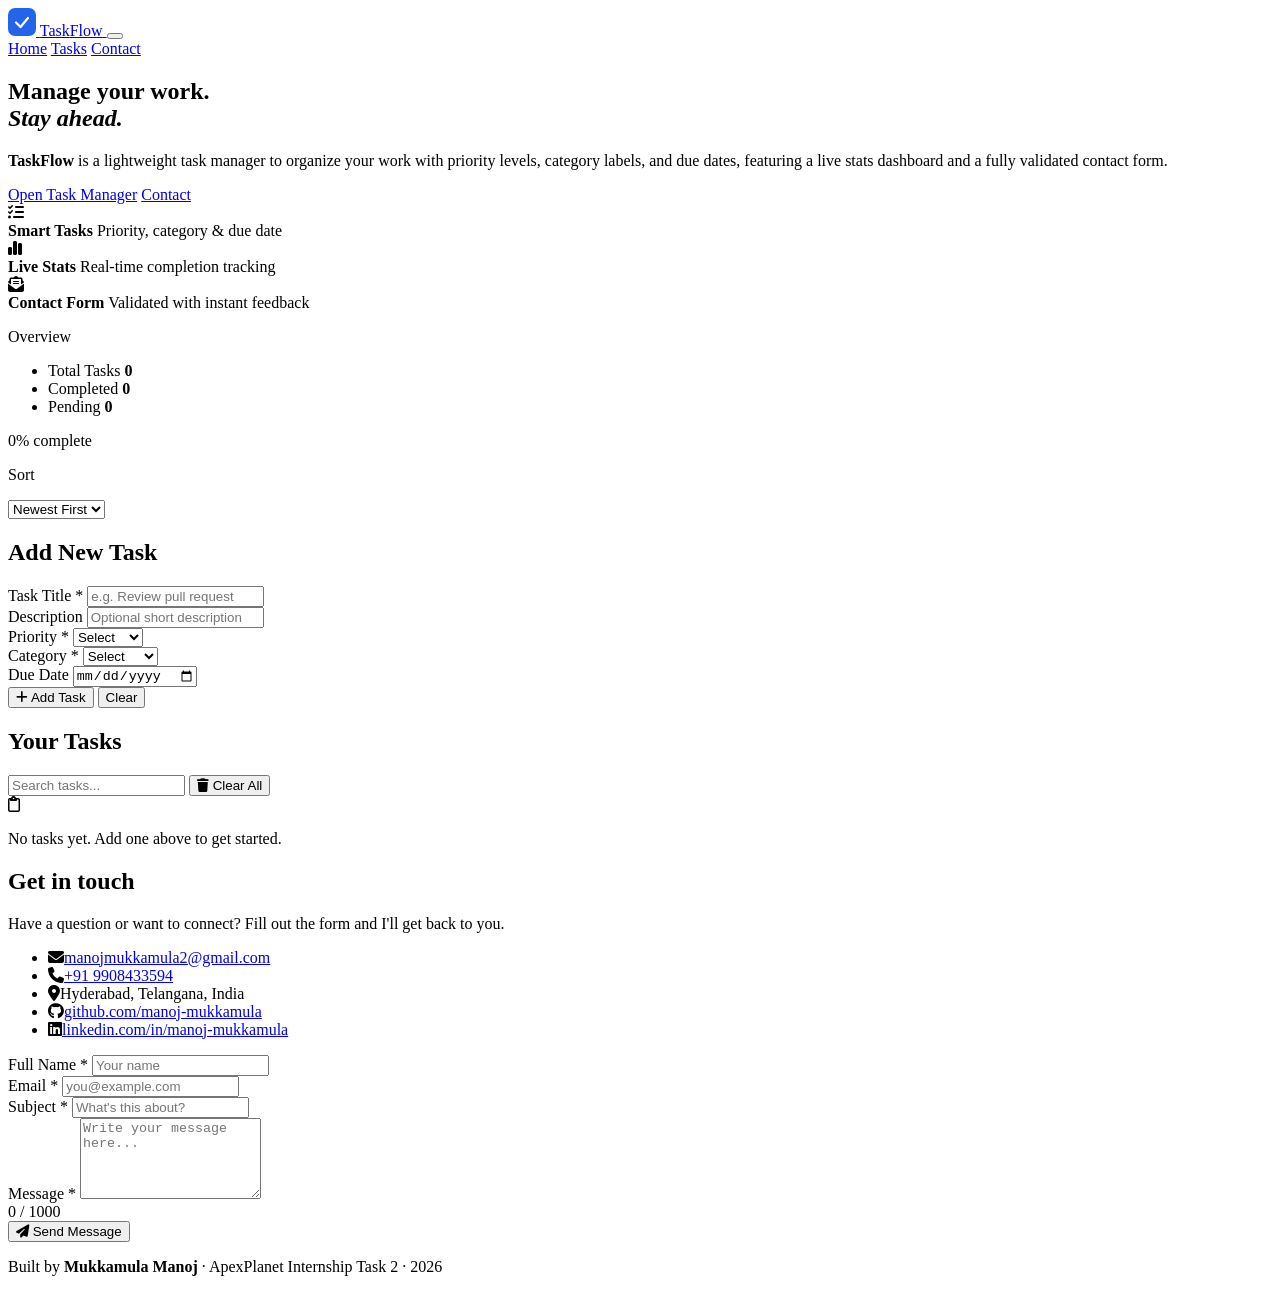
==== Task 2/index.html @ 704b829c "Add files via upload" ====
<!doctype html>
<html lang="en">
  <head>
    <meta charset="UTF-8" />
    <meta name="viewport" content="width=device-width, initial-scale=1.0" />
    <meta name="description" content="TaskFlow — Task Manager & Contact Form" />
    <title>TaskFlow</title>
    <link rel="stylesheet" href="style.css" />
    <link rel="preconnect" href="https://fonts.googleapis.com" />
    <link rel="preconnect" href="https://fonts.gstatic.com" crossorigin />
    <link
      href="https://fonts.googleapis.com/css2?family=DM+Serif+Display&family=DM+Sans:wght@300;400;500;600&display=swap"
      rel="stylesheet"
    />
    <link
      rel="stylesheet"
      href="https://cdnjs.cloudflare.com/ajax/libs/font-awesome/6.5.0/css/all.min.css"
    />
  </head>
  <body>
    <!-- navbar -->
    <header class="navbar" role="banner">
      <a href="#home" class="navbar__brand" aria-label="TaskFlow home">
        <svg
          width="28"
          height="28"
          viewBox="0 0 28 28"
          fill="none"
          aria-hidden="true"
        >
          <rect width="28" height="28" rx="7" fill="#2563eb" />
          <path
            d="M8 14.5L12.5 19L20 10"
            stroke="white"
            stroke-width="2.2"
            stroke-linecap="round"
            stroke-linejoin="round"
          />
        </svg>
        <span class="navbar__logo-text"
          >Task<span class="navbar__logo-accent">Flow</span></span
        >
      </a>

      <button
        class="navbar__toggle"
        id="navToggle"
        aria-label="Toggle menu"
        aria-expanded="false"
      >
        <span></span><span></span><span></span>
      </button>

      <nav id="navMenu" aria-label="Main navigation">
        <a href="#home" class="nav-link active">Home</a>
        <a href="#tasks" class="nav-link">Tasks</a>
        <a href="#contact" class="nav-link">Contact</a>
      </nav>
    </header>

    <!-- hero -->
    <section class="hero" id="home">
      <div class="hero__content">
        <h1 class="hero__heading">
          Manage your work.<br />
          <em>Stay ahead.</em>
        </h1>
        <p class="hero__sub">
          <b>TaskFlow</b> is a lightweight task manager to organize your work
          with priority levels, category labels, and due dates, featuring a live
          stats dashboard and a fully validated contact form.
        </p>
        <div class="hero__cta">
          <a href="#tasks" class="btn btn-primary">Open Task Manager</a>
          <a href="#contact" class="btn btn-ghost">Contact</a>
        </div>
      </div>

      <div class="hero__features" aria-hidden="true">
        <div class="feature-card">
          <span class="feature-icon"
            ><i class="fa-solid fa-list-check"></i
          ></span>
          <div>
            <strong>Smart Tasks</strong>
            <span>Priority, category &amp; due date</span>
          </div>
        </div>
        <div class="feature-card">
          <span class="feature-icon"
            ><i class="fa-solid fa-chart-simple"></i
          ></span>
          <div>
            <strong>Live Stats</strong>
            <span>Real-time completion tracking</span>
          </div>
        </div>
        <div class="feature-card">
          <span class="feature-icon"
            ><i class="fa-solid fa-envelope-open-text"></i
          ></span>
          <div>
            <strong>Contact Form</strong>
            <span>Validated with instant feedback</span>
          </div>
        </div>
      </div>
    </section>

    <!-- task manager -->
    <main class="page-grid" id="tasks">
      <aside aria-label="Task stats">
        <div class="panel">
          <p class="panel-label">Overview</p>
          <ul class="stats-list">
            <li><span>Total Tasks</span> <strong id="statTotal">0</strong></li>
            <li>
              <span>Completed</span>
              <strong id="statDone" class="clr-green">0</strong>
            </li>
            <li>
              <span>Pending</span>
              <strong id="statPending" class="clr-amber">0</strong>
            </li>
          </ul>
          <div
            class="progress-track"
            id="progressWrap"
            role="progressbar"
            aria-valuenow="0"
            aria-valuemin="0"
            aria-valuemax="100"
          >
            <div class="progress-fill" id="progressBar"></div>
          </div>
          <p class="progress-label" id="progressLabel">0% complete</p>
        </div>

        <div class="panel">
          <p class="panel-label">Sort</p>
          <select class="field" id="sortSelect">
            <option value="newest">Newest First</option>
            <option value="oldest">Oldest First</option>
            <option value="priority">Priority</option>
            <option value="az">A to Z</option>
          </select>
        </div>
      </aside>

      <section aria-label="Task manager">
        <!-- add task -->
        <div class="card" id="addTaskCard">
          <h2>Add New Task</h2>
          <form id="taskForm" novalidate>
            <div class="row-2">
              <div class="field-group">
                <label for="taskTitle">Task Title *</label>
                <input
                  type="text"
                  id="taskTitle"
                  class="field"
                  placeholder="e.g. Review pull request"
                  maxlength="80"
                  autocomplete="off"
                />
                <span class="err" id="taskTitleError"></span>
              </div>
              <div class="field-group">
                <label for="taskDesc">Description</label>
                <input
                  type="text"
                  id="taskDesc"
                  class="field"
                  placeholder="Optional short description"
                  maxlength="120"
                  autocomplete="off"
                />
              </div>
            </div>

            <div class="row-3">
              <div class="field-group">
                <label for="taskPriority">Priority *</label>
                <select id="taskPriority" class="field">
                  <option value="">Select</option>
                  <option value="high">High</option>
                  <option value="medium">Medium</option>
                  <option value="low">Low</option>
                </select>
                <span class="err" id="taskPriorityError"></span>
              </div>
              <div class="field-group">
                <label for="taskCategory">Category *</label>
                <select id="taskCategory" class="field">
                  <option value="">Select</option>
                  <option value="work">Work</option>
                  <option value="personal">Personal</option>
                  <option value="other">Other</option>
                </select>
                <span class="err" id="taskCategoryError"></span>
              </div>
              <div class="field-group">
                <label for="taskDue">Due Date</label>
                <input type="date" id="taskDue" class="field" />
              </div>
            </div>

            <div class="form-actions">
              <button type="submit" class="btn btn-primary">
                <i class="fa-solid fa-plus"></i> Add Task
              </button>
              <button type="button" class="btn btn-ghost" id="clearFormBtn">
                Clear
              </button>
            </div>
          </form>
        </div>

        <!-- task list -->
        <div class="card" id="taskListCard">
          <div class="card-header">
            <h2>Your Tasks</h2>
            <div class="list-controls">
              <input
                type="search"
                id="taskSearch"
                class="field search-field"
                placeholder="Search tasks..."
              />
              <button class="btn btn-danger" id="clearAllBtn">
                <i class="fa-solid fa-trash"></i> Clear All
              </button>
            </div>
          </div>

          <div class="empty-state" id="emptyState">
            <i class="fa-regular fa-clipboard"></i>
            <p>No tasks yet. Add one above to get started.</p>
          </div>

          <ul id="taskList" aria-label="Task list" aria-live="polite"></ul>
        </div>
      </section>
    </main>

    <!-- contact -->
    <section class="contact-section" id="contact">
      <div class="contact-grid">
        <div class="panel contact-info">
          <h2>Get in touch</h2>
          <p>
            Have a question or want to connect? Fill out the form and I'll get
            back to you.
          </p>
          <ul class="contact-list">
            <li>
              <i class="fa-solid fa-envelope"></i
              ><a href="mailto:manojmukkamula2@gmail.com"
                >manojmukkamula2@gmail.com</a
              >
            </li>
            <li>
              <i class="fa-solid fa-phone"></i
              ><a href="tel:+919908433594">+91 9908433594</a>
            </li>
            <li>
              <i class="fa-solid fa-location-dot"></i
              ><span>Hyderabad, Telangana, India</span>
            </li>
            <li>
              <i class="fa-brands fa-github"></i
              ><a
                href="https://github.com/manoj-mukkamula"
                target="_blank"
                rel="noopener"
                >github.com/manoj-mukkamula</a
              >
            </li>
            <li>
              <i class="fa-brands fa-linkedin"></i
              ><a
                href="https://www.linkedin.com/in/manoj-mukkamula-baa58a2a7/"
                target="_blank"
                rel="noopener"
                >linkedin.com/in/manoj-mukkamula</a
              >
            </li>
          </ul>
        </div>

        <div class="card contact-card">
          <div class="success-banner" id="successBanner" style="display: none">
            <i class="fa-solid fa-circle-check"></i>
            <div>
              <strong>Message sent!</strong>
              <p>I'll get back to you soon.</p>
            </div>
          </div>

          <form id="contactForm" novalidate>
            <div class="row-2">
              <div class="field-group">
                <label for="contactName">Full Name *</label>
                <input
                  type="text"
                  id="contactName"
                  class="field"
                  placeholder="Your name"
                  maxlength="60"
                  autocomplete="name"
                />
                <span class="err" id="contactNameError"></span>
              </div>
              <div class="field-group">
                <label for="contactEmail">Email *</label>
                <input
                  type="email"
                  id="contactEmail"
                  class="field"
                  placeholder="you@example.com"
                  maxlength="100"
                  autocomplete="email"
                />
                <span class="err" id="contactEmailError"></span>
              </div>
            </div>

            <div class="field-group">
              <label for="contactSubject">Subject *</label>
              <input
                type="text"
                id="contactSubject"
                class="field"
                placeholder="What's this about?"
                maxlength="100"
              />
              <span class="err" id="contactSubjectError"></span>
            </div>

            <div class="field-group">
              <label for="contactMessage">Message *</label>
              <textarea
                id="contactMessage"
                class="field textarea"
                placeholder="Write your message here..."
                rows="5"
                maxlength="1000"
              ></textarea>
              <div class="textarea-footer">
                <span class="err" id="contactMessageError"></span>
                <span class="char-count" id="contactCharCount">0 / 1000</span>
              </div>
            </div>

            <button
              type="submit"
              class="btn btn-primary btn-full"
              id="contactSubmitBtn"
            >
              <i class="fa-solid fa-paper-plane"></i> Send Message
            </button>
          </form>
        </div>
      </div>
    </section>

    <!-- footer -->
    <footer class="footer">
      <p>
        Built by <strong>Mukkamula Manoj</strong> &middot; ApexPlanet Internship
        Task 2 &middot; <span id="footerYear"></span>
      </p>
    </footer>

    <div class="toast" id="toast" aria-live="assertive"></div>

    <script src="script.js"></script>
  </body>
</html>
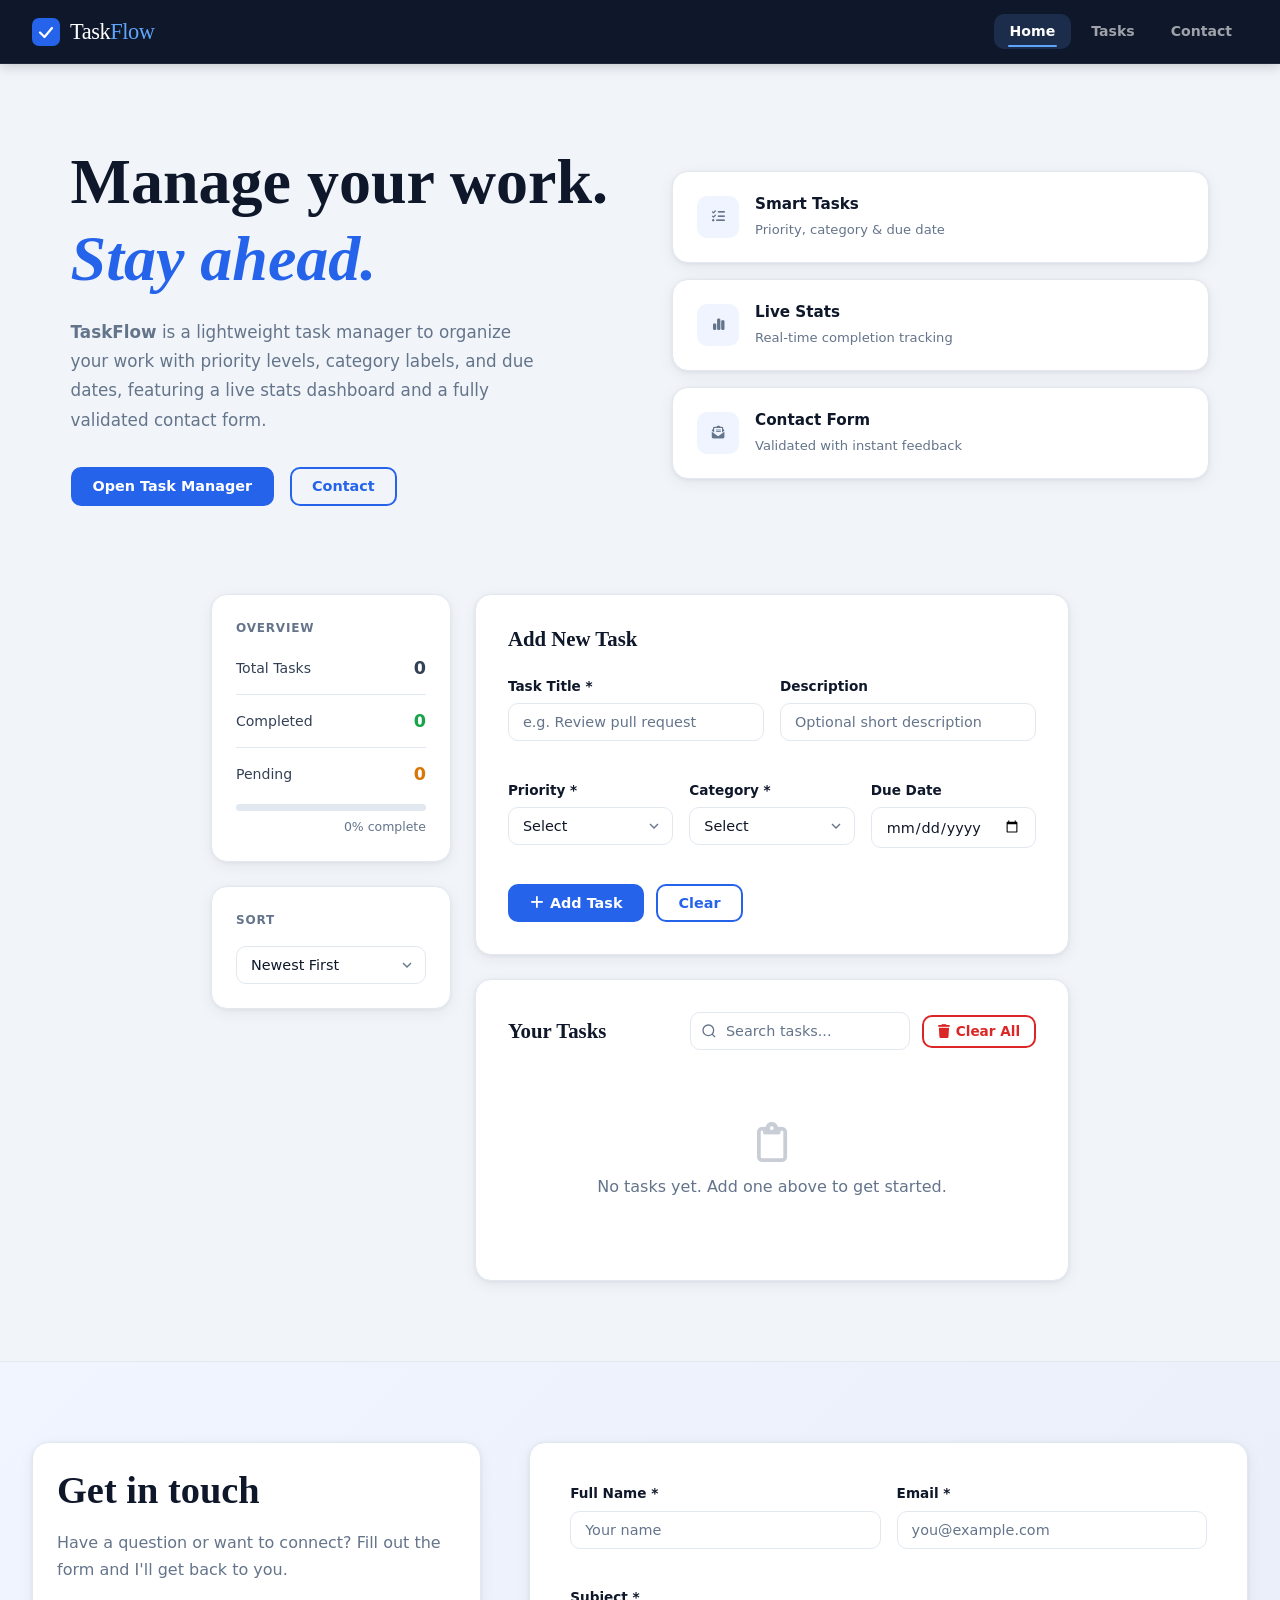
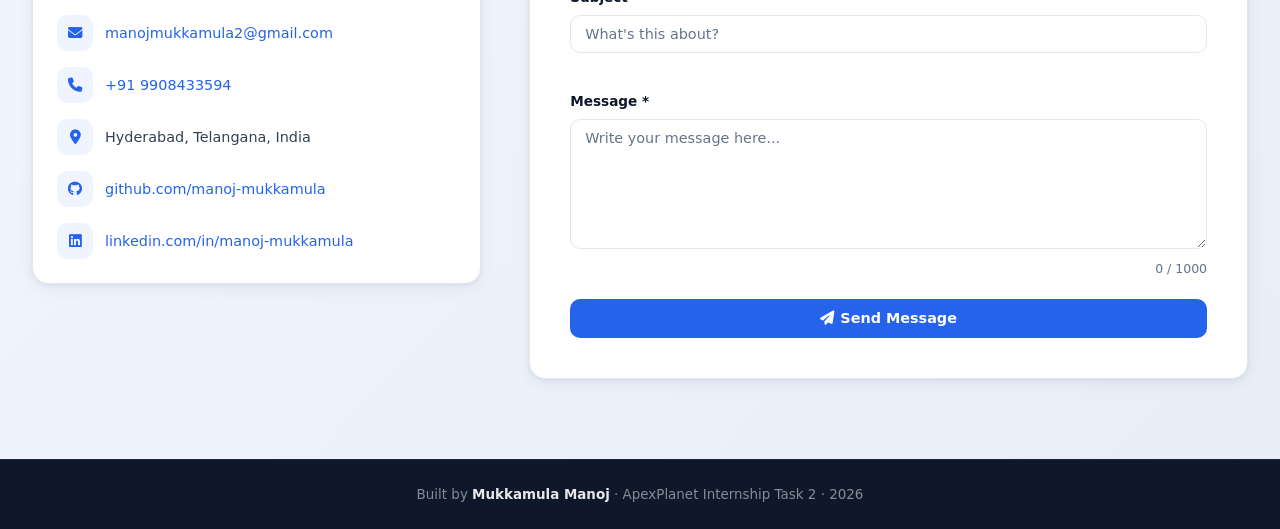
==== commit 1f1ba76d: "Fix stylesheet link case sensitivity" ====
--- a/Task 2/index.html
+++ b/Task 2/index.html
@@ -5,7 +5,7 @@
     <meta name="viewport" content="width=device-width, initial-scale=1.0" />
     <meta name="description" content="TaskFlow — Task Manager & Contact Form" />
     <title>TaskFlow</title>
-    <link rel="stylesheet" href="style.css" />
+    <link rel="stylesheet" href="Style.css" />
     <link rel="preconnect" href="https://fonts.googleapis.com" />
     <link rel="preconnect" href="https://fonts.gstatic.com" crossorigin />
     <link
--- a/Task 2/Style.css
+++ b/Task 2/Style.css
@@ -0,0 +1,277 @@
+/* TaskFlow — style.css | Mukkamula Manoj */
+
+:root {
+  --navy: #0f172a; --blue: #2563eb; --blue-lt: #eff4ff; --blue-pale: #60a5fa;
+  --bg: #f1f5f9; --surface: #fff; --border: #e2e8f0;
+  --text: #0f172a; --muted: #64748b;
+  --green: #16a34a; --green-lt: #f0fdf4;
+  --amber: #d97706; --red: #dc2626; --red-lt: #fef2f2;
+  --radius: 10px; --radius-lg: 16px;
+  --shadow: 0 1px 4px rgba(15,23,42,.06), 0 4px 16px rgba(15,23,42,.06);
+  --font-head: 'DM Serif Display', Georgia, serif;
+  --font-body: 'DM Sans', system-ui, sans-serif;
+  --nav-h: 64px;
+}
+
+*, *::before, *::after { box-sizing: border-box; margin: 0; padding: 0; }
+html { scroll-behavior: smooth; }
+body {
+  font-family: var(--font-body); font-size: 1rem; line-height: 1.6;
+  color: #334155; background: var(--bg);
+  display: flex; flex-direction: column; min-height: 100vh;
+}
+h1, h2, h3 { font-family: var(--font-head); color: var(--text); line-height: 1.2; }
+a { color: var(--blue); text-decoration: none; }
+a:hover { color: #1d4ed8; }
+ul { list-style: none; }
+img, svg { display: block; }
+:focus-visible { outline: 2px solid var(--blue); outline-offset: 2px; border-radius: 4px; }
+::-webkit-scrollbar { width: 6px; }
+::-webkit-scrollbar-thumb { background: var(--border); border-radius: 99px; }
+
+/* navbar */
+.navbar {
+  position: sticky; top: 0; z-index: 100; height: var(--nav-h);
+  background: var(--navy); border-bottom: 1px solid rgba(255,255,255,.07);
+  box-shadow: 0 2px 12px rgba(0,0,0,.2);
+  display: flex; align-items: center; justify-content: space-between; padding: 0 2rem;
+}
+.navbar__brand { display: flex; align-items: center; gap: 10px; text-decoration: none; }
+.navbar__logo-text { font-family: var(--font-head); font-size: 1.4rem; color: #fff; letter-spacing: -.02em; }
+.navbar__logo-accent { color: var(--blue-pale); }
+
+#navMenu { display: flex; align-items: center; gap: 4px; }
+.nav-link {
+  padding: 6px 16px; font-size: .88rem; font-weight: 600;
+  color: rgba(255,255,255,.6); border-radius: var(--radius);
+  transition: color .15s, background .15s; position: relative;
+}
+.nav-link:hover { color: #fff; background: rgba(255,255,255,.08); }
+.nav-link.active { color: #fff; background: rgba(96,165,250,.15); }
+.nav-link::after {
+  content: ''; position: absolute; bottom: 2px; left: 50%; right: 50%;
+  height: 2px; background: var(--blue-pale); border-radius: 2px;
+  transition: left .25s, right .25s;
+}
+.nav-link.active::after, .nav-link:hover::after { left: 14px; right: 14px; }
+
+.navbar__toggle { display: none; flex-direction: column; gap: 5px; background: none; border: none; cursor: pointer; padding: 6px; }
+.navbar__toggle span { display: block; width: 22px; height: 2px; background: rgba(255,255,255,.8); border-radius: 2px; transition: transform .25s, opacity .25s; }
+
+/* hero */
+.hero {
+  max-width: 1280px; margin: 0 auto; padding: 5rem 2rem 4rem;
+  display: grid; grid-template-columns: 1fr 1fr; gap: 4rem; align-items: center;
+}
+.hero__heading { font-size: clamp(2.6rem, 5vw, 4rem); margin-bottom: 1.25rem; }
+.hero__heading em { font-style: italic; color: var(--blue); }
+.hero__sub { font-size: 1.05rem; color: var(--muted); max-width: 480px; margin-bottom: 2rem; line-height: 1.75; }
+.hero__cta { display: flex; gap: 1rem; flex-wrap: wrap; }
+
+.hero__features { display: flex; flex-direction: column; gap: 1rem; }
+.feature-card {
+  display: flex; align-items: center; gap: 1rem;
+  background: var(--surface); border: 1px solid var(--border);
+  border-radius: var(--radius-lg); padding: 1.25rem 1.5rem;
+  box-shadow: var(--shadow); transition: transform .2s, box-shadow .2s;
+}
+.feature-card:hover { transform: translateX(5px); box-shadow: 0 4px 20px rgba(15,23,42,.1); }
+.feature-icon {
+  width: 42px; height: 42px; background: var(--blue-lt); color: var(--blue);
+  border-radius: var(--radius); display: flex; align-items: center; justify-content: center;
+  font-size: 1rem; flex-shrink: 0;
+}
+.feature-card strong { display: block; font-size: .95rem; font-weight: 700; color: var(--text); }
+.feature-card span { font-size: .82rem; color: var(--muted); }
+
+/* buttons */
+.btn {
+  display: inline-flex; align-items: center; gap: 6px; padding: 10px 20px;
+  font-family: var(--font-body); font-size: .9rem; font-weight: 600;
+  border-radius: var(--radius); border: 2px solid transparent;
+  cursor: pointer; transition: background .15s, color .15s, box-shadow .15s, transform .1s;
+  white-space: nowrap; line-height: 1;
+}
+.btn:active { transform: translateY(1px); }
+.btn-primary { background: var(--blue); color: #fff; border-color: var(--blue); }
+.btn-primary:hover { background: #1d4ed8; border-color: #1d4ed8; color: #fff; box-shadow: 0 4px 12px rgba(37,99,235,.3); }
+.btn-ghost { background: transparent; color: var(--blue); border-color: var(--blue); }
+.btn-ghost:hover { background: var(--blue-lt); }
+.btn-danger { background: transparent; color: var(--red); border-color: var(--red); font-size: .85rem; padding: 8px 14px; }
+.btn-danger:hover { background: var(--red-lt); }
+.btn-full { width: 100%; justify-content: center; }
+
+/* fields */
+.field {
+  width: 100%; padding: 10px 14px; font-family: var(--font-body); font-size: .9rem;
+  color: var(--text); background: var(--surface); border: 1.5px solid var(--border);
+  border-radius: var(--radius); transition: border-color .15s, box-shadow .15s; appearance: none;
+}
+.field::placeholder { color: var(--muted); }
+.field:hover { border-color: #b0bdd4; }
+.field:focus { outline: none; border-color: var(--blue); box-shadow: 0 0 0 3px rgba(37,99,235,.15); }
+.field.is-invalid { border-color: var(--red); box-shadow: 0 0 0 3px rgba(220,38,38,.12); }
+.field.is-valid { border-color: var(--green); }
+.textarea { resize: vertical; min-height: 130px; }
+select.field {
+  background-image: url("data:image/svg+xml,%3Csvg xmlns='http://www.w3.org/2000/svg' width='16' height='16' viewBox='0 0 24 24' fill='none' stroke='%2364748b' stroke-width='2'%3E%3Cpath d='m6 9 6 6 6-6'/%3E%3C/svg%3E");
+  background-repeat: no-repeat; background-position: right 10px center; padding-right: 2.2rem; cursor: pointer;
+}
+.search-field {
+  background-image: url("data:image/svg+xml,%3Csvg xmlns='http://www.w3.org/2000/svg' width='16' height='16' viewBox='0 0 24 24' fill='none' stroke='%2364748b' stroke-width='2'%3E%3Ccircle cx='11' cy='11' r='8'/%3E%3Cpath d='m21 21-4.35-4.35'/%3E%3C/svg%3E");
+  background-repeat: no-repeat; background-position: 10px center; padding-left: 2.2rem; max-width: 220px;
+}
+.field-group { display: flex; flex-direction: column; gap: 6px; }
+.field-group label { font-size: .85rem; font-weight: 600; color: var(--text); }
+.err { font-size: .78rem; color: var(--red); font-weight: 500; min-height: 1em; }
+.row-2 { display: grid; grid-template-columns: 1fr 1fr; gap: 1rem; }
+.row-3 { display: grid; grid-template-columns: repeat(3, 1fr); gap: 1rem; }
+.form-actions { display: flex; gap: .75rem; flex-wrap: wrap; }
+.textarea-footer { display: flex; justify-content: space-between; margin-top: 4px; }
+.char-count { font-size: .78rem; color: var(--muted); }
+
+/* card & panel share base styles */
+.card, .panel {
+  background: var(--surface); border: 1px solid var(--border);
+  border-radius: var(--radius-lg); box-shadow: var(--shadow);
+}
+.card { padding: 2rem; }
+.panel { padding: 1.5rem; }
+.card h2 { font-size: 1.3rem; margin-bottom: 1.5rem; }
+.card-header { display: flex; align-items: center; justify-content: space-between; gap: 1rem; margin-bottom: 1.5rem; flex-wrap: wrap; }
+.card-header h2 { margin-bottom: 0; }
+.list-controls { display: flex; gap: .75rem; align-items: center; flex-wrap: wrap; }
+.panel-label { font-size: .75rem; font-weight: 700; text-transform: uppercase; letter-spacing: .07em; color: var(--muted); margin-bottom: 1rem; }
+
+/* stats */
+.stats-list { display: flex; flex-direction: column; gap: .75rem; margin-bottom: 1rem; }
+.stats-list li { display: flex; justify-content: space-between; align-items: center; font-size: .88rem; padding-bottom: .75rem; border-bottom: 1px solid var(--border); }
+.stats-list li:last-child { border-bottom: none; padding-bottom: 0; }
+.stats-list strong { font-size: 1.1rem; }
+.clr-green { color: var(--green); }
+.clr-amber { color: var(--amber); }
+
+.progress-track { height: 7px; background: #e2e8f0; border-radius: 99px; overflow: hidden; margin-bottom: 6px; }
+.progress-fill { height: 100%; width: 0%; background: linear-gradient(90deg, var(--blue), var(--blue-pale)); border-radius: 99px; transition: width .4s ease; }
+.progress-label { font-size: .78rem; color: var(--muted); text-align: right; }
+
+/* layout */
+.page-grid {
+  max-width: 1280px; margin: 0 auto; padding: 1.5rem 2rem 5rem;
+  display: grid; grid-template-columns: 240px 1fr; gap: 1.5rem; align-items: start;
+}
+aside { display: flex; flex-direction: column; gap: 1.5rem; position: sticky; top: calc(var(--nav-h) + 1.5rem); }
+section[aria-label="Task manager"], #taskForm, #contactForm { display: flex; flex-direction: column; gap: 1.25rem; }
+section[aria-label="Task manager"] { gap: 1.5rem; }
+#taskList { display: flex; flex-direction: column; gap: .75rem; }
+
+/* task items */
+.task-item {
+  display: grid; grid-template-columns: auto 1fr auto; gap: 1rem; align-items: start;
+  padding: 1rem 1.25rem; background: var(--surface); border: 1.5px solid var(--border);
+  border-radius: var(--radius); transition: box-shadow .15s; animation: slideIn .2s ease;
+}
+.task-item:hover { box-shadow: 0 4px 16px rgba(15,23,42,.08); }
+.task-item[data-priority="high"]   { border-left: 4px solid var(--red); }
+.task-item[data-priority="medium"] { border-left: 4px solid var(--amber); }
+.task-item[data-priority="low"]    { border-left: 4px solid var(--green); }
+.task-item.is-done { opacity: .65; background: #f8fafc; }
+.task-item.is-done .task-title { text-decoration: line-through; color: var(--muted); }
+.task-item.is-removing { animation: slideOut .2s ease forwards; }
+
+@keyframes slideIn { from { opacity: 0; transform: translateY(-6px); } to { opacity: 1; transform: translateY(0); } }
+@keyframes slideOut { to { opacity: 0; transform: translateX(16px); max-height: 0; padding: 0; overflow: hidden; } }
+
+.task-checkbox {
+  width: 18px; height: 18px; border: 2px solid var(--border); border-radius: 4px;
+  appearance: none; cursor: pointer; margin-top: 3px; flex-shrink: 0;
+  transition: background .15s, border-color .15s; position: relative;
+}
+.task-checkbox:checked { background: var(--green); border-color: var(--green); }
+.task-checkbox:checked::after {
+  content: ''; position: absolute; top: 2px; left: 5px;
+  width: 5px; height: 9px; border: 2px solid #fff;
+  border-top: none; border-left: none; transform: rotate(45deg);
+}
+.task-body { min-width: 0; }
+.task-title { font-size: .95rem; font-weight: 600; color: var(--text); margin-bottom: 2px; word-break: break-word; }
+.task-desc  { font-size: .82rem; color: var(--muted); margin-bottom: .5rem; }
+.task-meta  { display: flex; flex-wrap: wrap; gap: .5rem; align-items: center; }
+.task-actions { display: flex; gap: 4px; }
+
+.tag { display: inline-flex; align-items: center; padding: 2px 10px; border-radius: 99px; font-size: .72rem; font-weight: 700; letter-spacing: .04em; text-transform: uppercase; }
+.tag-high     { background: #fef2f2; color: var(--red); }
+.tag-medium   { background: #fffbeb; color: var(--amber); }
+.tag-low      { background: #f0fdf4; color: var(--green); }
+.tag-work     { background: #eff4ff; color: var(--blue); }
+.tag-personal { background: #fdf4ff; color: #9333ea; }
+.tag-other    { background: #f8fafc; color: var(--muted); }
+
+.task-due { font-size: .75rem; color: var(--muted); display: flex; align-items: center; gap: 4px; }
+.task-due.overdue { color: var(--red); font-weight: 600; }
+
+.icon-btn { background: none; border: none; cursor: pointer; color: var(--muted); padding: 4px 6px; border-radius: 6px; font-size: .9rem; display: inline-flex; align-items: center; transition: color .15s, background .15s; }
+.icon-btn:hover { color: var(--red); background: var(--red-lt); }
+
+.empty-state { display: flex; flex-direction: column; align-items: center; gap: .75rem; padding: 3rem 1rem; color: var(--muted); text-align: center; }
+.empty-state i { font-size: 2.5rem; opacity: .35; }
+.empty-state.hidden { display: none; }
+
+.toast {
+  position: fixed; bottom: 2rem; right: 2rem; background: var(--navy); color: #fff;
+  padding: .75rem 1.5rem; border-radius: var(--radius); font-size: .875rem; font-weight: 500;
+  box-shadow: 0 8px 24px rgba(0,0,0,.2); opacity: 0; transform: translateY(8px);
+  transition: opacity .25s, transform .25s; pointer-events: none; z-index: 999; max-width: 300px;
+}
+.toast.show { opacity: 1; transform: translateY(0); }
+
+/* contact */
+.contact-section { background: linear-gradient(135deg, #f0f5ff, #e8edf8); border-top: 1px solid var(--border); padding: 5rem 2rem; flex: 1; }
+.contact-grid { max-width: 1280px; margin: 0 auto; display: grid; grid-template-columns: 1fr 1.6fr; gap: 3rem; align-items: start; }
+.contact-info h2 { font-size: clamp(1.8rem, 3vw, 2.4rem); margin-bottom: 1rem; }
+.contact-info p  { color: var(--muted); line-height: 1.7; margin-bottom: 2rem; }
+.contact-list { display: flex; flex-direction: column; gap: 1rem; }
+.contact-list li { display: flex; align-items: center; gap: .75rem; font-size: .9rem; }
+.contact-list i  { width: 36px; height: 36px; background: var(--blue-lt); color: var(--blue); border-radius: var(--radius); display: flex; align-items: center; justify-content: center; flex-shrink: 0; }
+.contact-card { padding: 2.5rem; }
+
+.success-banner {
+  align-items: flex-start; gap: 1rem; background: var(--green-lt); border: 1.5px solid var(--green);
+  border-radius: var(--radius); padding: 1rem 1.25rem; margin-bottom: 1.5rem; animation: slideIn .2s ease;
+}
+.success-banner i { color: var(--green); font-size: 1.2rem; margin-top: 2px; flex-shrink: 0; }
+.success-banner strong { display: block; color: var(--green); margin-bottom: 2px; }
+.success-banner p { font-size: .85rem; color: var(--muted); }
+
+.footer { background: var(--navy); color: rgba(255,255,255,.5); text-align: center; padding: 1.5rem 2rem; font-size: .84rem; border-top: 1px solid rgba(255,255,255,.06); }
+.footer strong { color: rgba(255,255,255,.9); }
+
+@media (max-width: 1024px) {
+  .page-grid { grid-template-columns: 200px 1fr; }
+  .contact-grid { grid-template-columns: 1fr; gap: 2rem; }
+}
+@media (max-width: 768px) {
+  .navbar { padding: 0 1.25rem; }
+  .navbar__toggle { display: flex; }
+  #navMenu { display: none; flex-direction: column; position: absolute; top: var(--nav-h); left: 0; right: 0; background: var(--navy); border-bottom: 1px solid rgba(255,255,255,.07); padding: 1rem; gap: 4px; box-shadow: 0 8px 20px rgba(0,0,0,.2); z-index: 99; }
+  #navMenu.is-open { display: flex; }
+  .nav-link::after { display: none; }
+  .hero { grid-template-columns: 1fr; padding: 3rem 1.25rem; gap: 2rem; }
+  .page-grid { grid-template-columns: 1fr; padding: 1.25rem 1.25rem 3rem; }
+  aside { position: static; flex-direction: row; flex-wrap: wrap; }
+  .panel { flex: 1 1 200px; }
+  .card { padding: 1.25rem; }
+  .contact-section { padding: 3rem 1.25rem; }
+  .row-2, .row-3 { grid-template-columns: 1fr; }
+  .card-header { flex-direction: column; align-items: flex-start; }
+  .search-field { max-width: 100%; }
+  .form-actions { flex-direction: column; }
+  .form-actions .btn { justify-content: center; }
+}
+@media (max-width: 480px) {
+  .hero__heading { font-size: 2rem; }
+  .hero__cta { flex-direction: column; }
+  .hero__cta .btn { justify-content: center; }
+  .task-item { grid-template-columns: auto 1fr; }
+  .task-actions { grid-column: 2; justify-content: flex-end; }
+}
